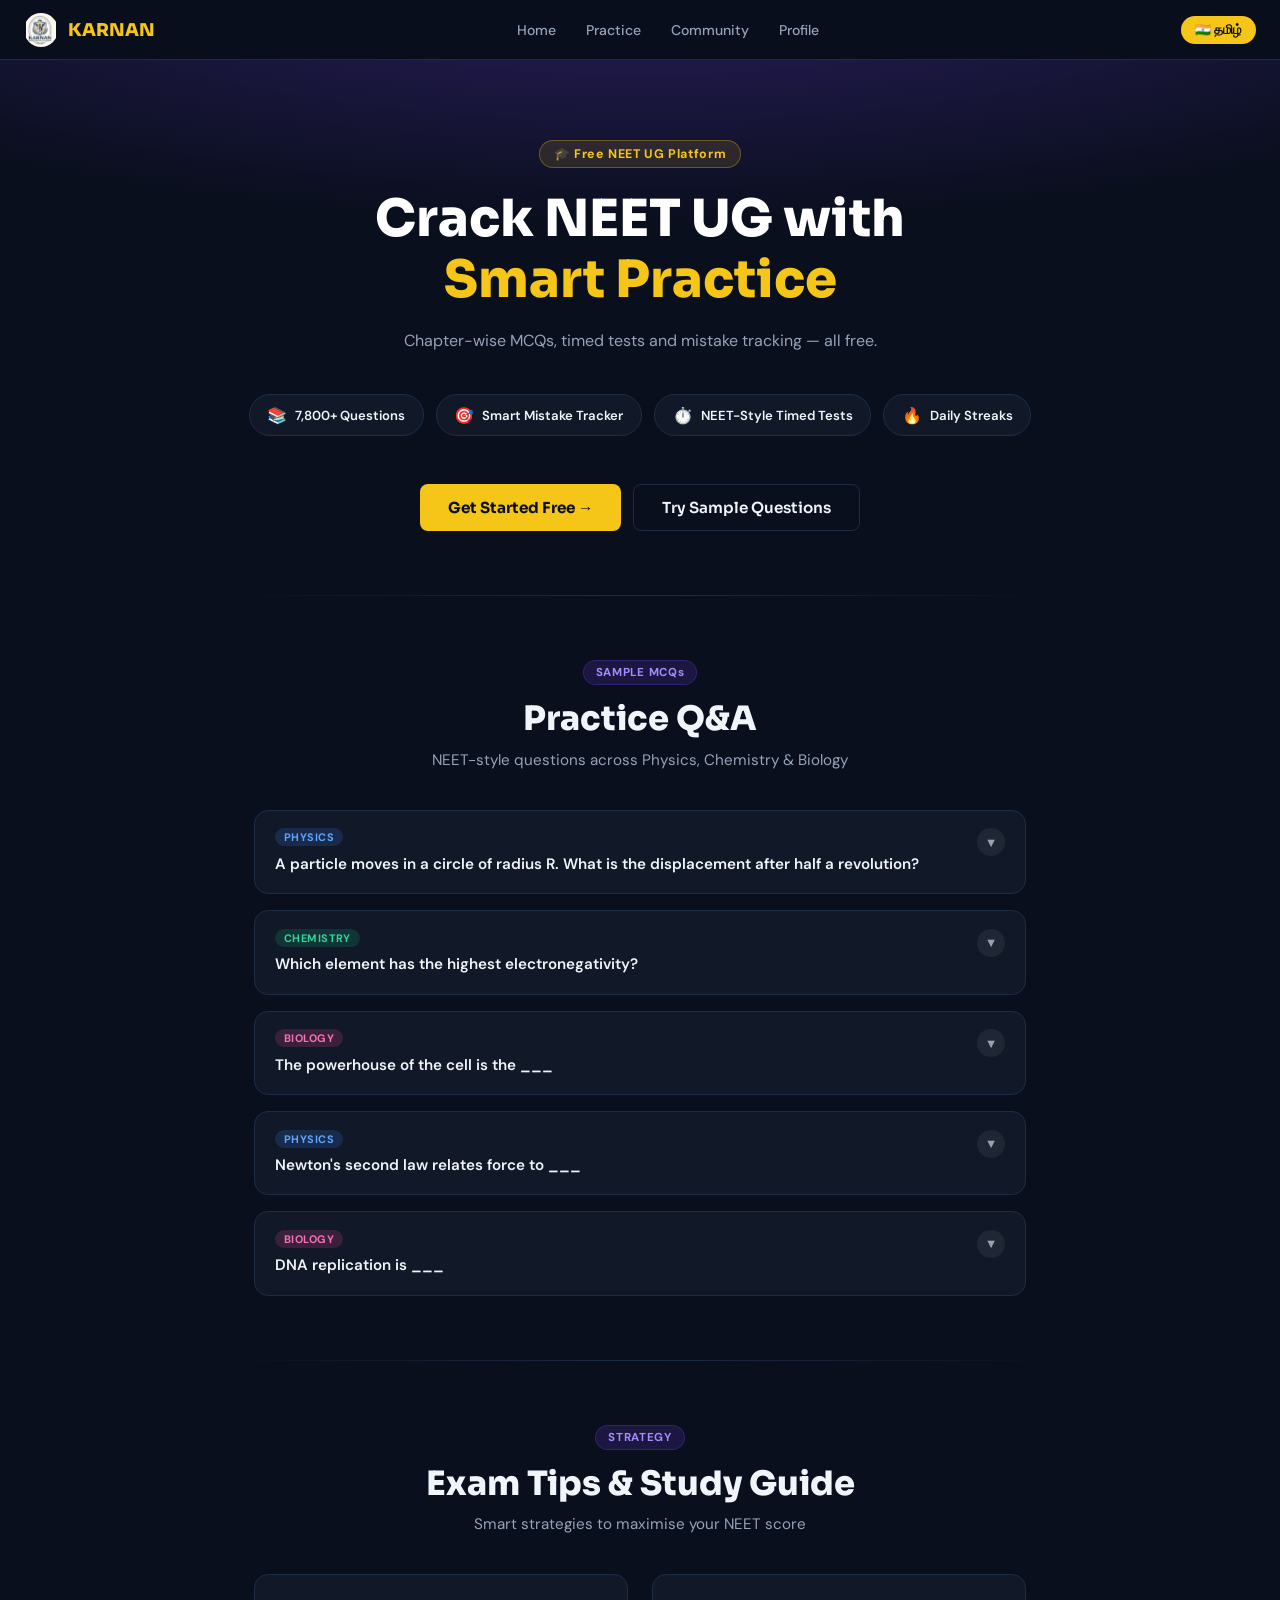
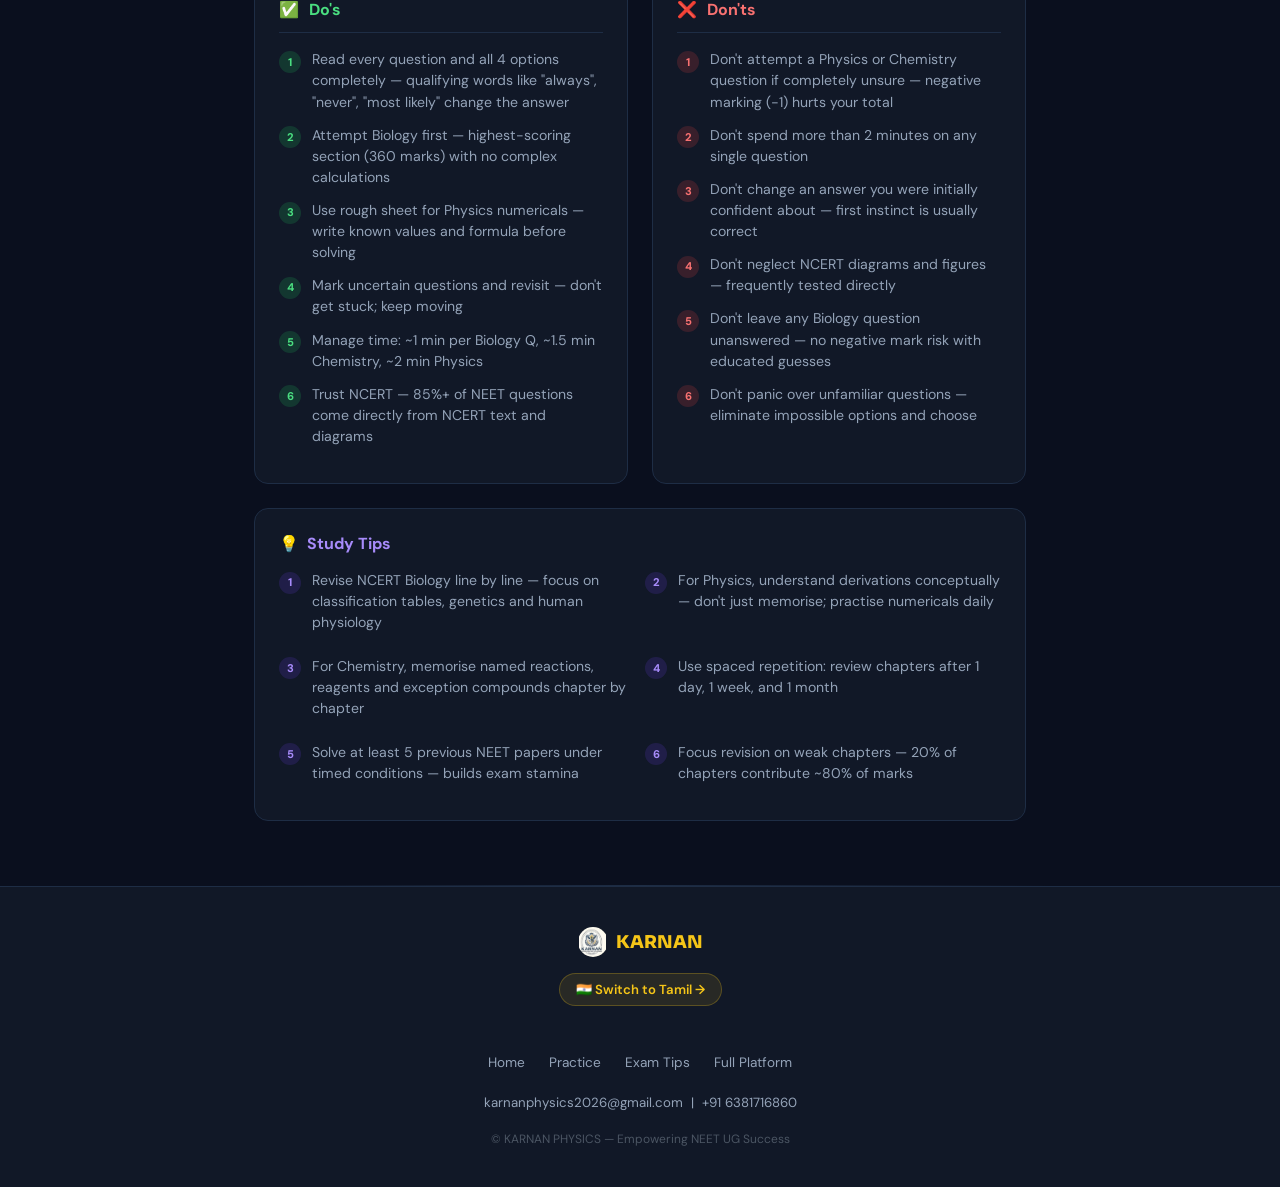
==== en/index.html @ 3e05426c "feat: add bilingual language selector and Tamil/English showcase pages - Add language-selection over" ====
<!DOCTYPE html>
<html lang="en">
<head>
<meta charset="UTF-8"/>
<meta name="viewport" content="width=device-width, initial-scale=1"/>
<title>KARNAN — NEET UG Practice Platform (English)</title>
<meta name="description" content="KARNAN — Free NEET UG practice with 7,800+ MCQs in Physics, Chemistry and Biology."/>
<link href="https://fonts.googleapis.com/css2?family=Sora:wght@400;600;700;800&family=DM+Sans:wght@400;500&display=swap" rel="stylesheet"/>
<style>
:root{
  --bg:#0a0f1e;
  --card:#111827;
  --card2:#1a2236;
  --accent:#f5c518;
  --purple:#6C3CE1;
  --text:#f1f5f9;
  --muted:#94a3b8;
  --border:#1e2d45;
  --success:#22c55e;
  --radius:14px;
  --radius-sm:8px;
}
*,*::before,*::after{box-sizing:border-box;margin:0;padding:0}
body{font-family:'DM Sans',sans-serif;background:var(--bg);color:var(--text);min-height:100vh;overflow-x:hidden}
h1,h2,h3,h4{font-family:'Sora',sans-serif}

/* NAV */
nav{
  background:rgba(10,15,30,.95);
  backdrop-filter:blur(12px);
  border-bottom:1px solid var(--border);
  padding:0 1.5rem;
  display:flex;align-items:center;justify-content:space-between;
  height:60px;position:sticky;top:0;z-index:200;
}
.nav-logo{display:flex;align-items:center;gap:10px;font-family:'Sora',sans-serif;font-weight:800;font-size:1.1rem;color:var(--accent);text-decoration:none}
.nav-logo img{height:34px;width:34px;object-fit:contain;border-radius:50%}
.nav-links{display:flex;align-items:center;gap:6px}
.nav-links a{color:var(--muted);text-decoration:none;font-size:.88rem;font-weight:500;padding:6px 12px;border-radius:var(--radius-sm);transition:all .2s}
.nav-links a:hover{color:var(--text);background:rgba(255,255,255,.06)}
.lang-toggle{background:var(--accent);color:#0a0f1e;border:none;padding:6px 14px;border-radius:20px;font-weight:700;font-size:.8rem;cursor:pointer;font-family:'Sora',sans-serif;transition:all .2s}
.lang-toggle:hover{opacity:.85}
@media(max-width:600px){.nav-links{display:none}}

/* HERO */
.hero{
  text-align:center;
  padding:5rem 1.5rem 4rem;
  background:radial-gradient(ellipse 80% 50% at 50% -20%,rgba(108,60,225,.35),transparent);
}
.hero-badge{display:inline-block;background:rgba(245,197,24,.12);color:var(--accent);border:1px solid rgba(245,197,24,.3);padding:5px 14px;border-radius:20px;font-size:.78rem;font-weight:700;letter-spacing:.05em;margin-bottom:1.25rem}
.hero h1{font-size:clamp(2rem,5vw,3.2rem);font-weight:800;line-height:1.2;margin-bottom:1rem;color:#fff}
.hero h1 span{color:var(--accent)}
.hero p{color:var(--muted);font-size:1rem;max-width:500px;margin:0 auto 2.5rem;line-height:1.7}
.hero-stats{display:flex;flex-wrap:wrap;justify-content:center;gap:.75rem;margin-bottom:3rem}
.stat-pill{background:var(--card);border:1px solid var(--border);padding:.6rem 1.1rem;border-radius:30px;font-size:.82rem;font-weight:600;display:flex;align-items:center;gap:.5rem}
.stat-pill span{font-size:1rem}
.hero-cta{display:flex;gap:.75rem;justify-content:center;flex-wrap:wrap}
.btn-gold{background:var(--accent);color:#0a0f1e;border:none;padding:14px 28px;border-radius:var(--radius-sm);font-family:'Sora',sans-serif;font-weight:700;font-size:.95rem;cursor:pointer;transition:all .2s;text-decoration:none;display:inline-block}
.btn-gold:hover{opacity:.88;transform:translateY(-1px)}
.btn-outline{background:transparent;color:var(--text);border:1.5px solid var(--border);padding:13px 28px;border-radius:var(--radius-sm);font-family:'Sora',sans-serif;font-weight:600;font-size:.95rem;cursor:pointer;transition:all .2s;text-decoration:none;display:inline-block}
.btn-outline:hover{border-color:var(--accent);color:var(--accent)}

/* SECTIONS */
section{max-width:820px;margin:0 auto;padding:4rem 1.5rem}
.section-header{text-align:center;margin-bottom:2.5rem}
.section-header h2{font-size:clamp(1.5rem,3vw,2.1rem);font-weight:800;margin-bottom:.6rem}
.section-header p{color:var(--muted);font-size:.95rem}
.section-tag{display:inline-block;background:rgba(108,60,225,.18);color:#a78bfa;border:1px solid rgba(108,60,225,.3);padding:4px 12px;border-radius:20px;font-size:.72rem;font-weight:700;letter-spacing:.06em;margin-bottom:.75rem}

/* Q&A */
.qa-grid{display:flex;flex-direction:column;gap:1rem}
.qa-card{background:var(--card);border:1px solid var(--border);border-radius:var(--radius);overflow:hidden;transition:border-color .2s}
.qa-card:hover{border-color:rgba(245,197,24,.25)}
.qa-header{padding:1.1rem 1.25rem;cursor:pointer;display:flex;align-items:flex-start;justify-content:space-between;gap:1rem}
.qa-meta{display:flex;align-items:center;gap:.5rem;margin-bottom:.4rem}
.subj-chip{font-size:.68rem;font-weight:700;padding:2px 9px;border-radius:12px;letter-spacing:.04em}
.subj-phy{background:rgba(59,130,246,.18);color:#60a5fa}
.subj-chem{background:rgba(16,185,129,.18);color:#34d399}
.subj-bio{background:rgba(236,72,153,.18);color:#f472b6}
.qa-q{font-size:.95rem;font-weight:600;line-height:1.5;color:var(--text)}
.qa-toggle{flex-shrink:0;width:28px;height:28px;background:rgba(255,255,255,.06);border-radius:50%;display:flex;align-items:center;justify-content:center;font-size:.8rem;transition:transform .3s;color:var(--muted)}
.qa-card.open .qa-toggle{transform:rotate(180deg);background:rgba(245,197,24,.15);color:var(--accent)}
.qa-body{max-height:0;overflow:hidden;transition:max-height .4s cubic-bezier(0.4,0,0.2,1)}
.qa-card.open .qa-body{max-height:600px}
.qa-options{display:grid;grid-template-columns:1fr 1fr;gap:.5rem;padding:0 1.25rem;margin-bottom:.75rem}
@media(max-width:500px){.qa-options{grid-template-columns:1fr}}
.qa-opt{background:var(--card2);border:1px solid var(--border);border-radius:var(--radius-sm);padding:.6rem .9rem;font-size:.88rem;transition:all .2s}
.qa-opt.correct{background:rgba(34,197,94,.12);border-color:rgba(34,197,94,.4);color:#86efac;font-weight:600}
.qa-answer{padding:0 1.25rem 1.1rem}
.qa-answer-box{background:rgba(34,197,94,.07);border:1px solid rgba(34,197,94,.2);border-radius:var(--radius-sm);padding:.85rem 1rem}
.qa-answer-label{font-size:.72rem;font-weight:700;color:var(--success);letter-spacing:.06em;margin-bottom:.3rem}
.qa-answer-text{font-size:.9rem;color:var(--muted);line-height:1.6}

/* TIPS */
.tips-grid{display:grid;grid-template-columns:1fr 1fr;gap:1.5rem}
@media(max-width:640px){.tips-grid{grid-template-columns:1fr}}
.tips-col{background:var(--card);border:1px solid var(--border);border-radius:var(--radius);padding:1.5rem}
.tips-col-head{display:flex;align-items:center;gap:.6rem;font-size:1rem;font-weight:700;margin-bottom:1rem;padding-bottom:.75rem;border-bottom:1px solid var(--border)}
.tip-item{display:flex;gap:.7rem;margin-bottom:.75rem;font-size:.88rem;line-height:1.5;color:var(--muted)}
.tip-num{flex-shrink:0;width:22px;height:22px;border-radius:50%;display:flex;align-items:center;justify-content:center;font-size:.7rem;font-weight:800;margin-top:.1rem}
.do-num{background:rgba(34,197,94,.18);color:#4ade80}
.dont-num{background:rgba(239,68,68,.18);color:#f87171}
.study-num{background:rgba(108,60,225,.18);color:#a78bfa}

.tips-study{background:var(--card);border:1px solid var(--border);border-radius:var(--radius);padding:1.5rem;margin-top:1.5rem}
.tips-study-head{font-size:1rem;font-weight:700;margin-bottom:1rem;display:flex;align-items:center;gap:.5rem}
.study-list{display:grid;grid-template-columns:1fr 1fr;gap:.65rem}
@media(max-width:500px){.study-list{grid-template-columns:1fr}}

/* FOOTER */
footer{background:var(--card);border-top:1px solid var(--border);padding:2.5rem 1.5rem;text-align:center}
.footer-inner{max-width:820px;margin:0 auto}
.footer-logo{display:flex;align-items:center;gap:8px;justify-content:center;font-family:'Sora',sans-serif;font-weight:800;font-size:1.1rem;color:var(--accent);text-decoration:none;margin-bottom:1rem}
.footer-logo img{height:30px;width:30px;object-fit:contain;border-radius:50%}
.footer-links{display:flex;flex-wrap:wrap;justify-content:center;gap:1.5rem;margin-bottom:1.25rem}
.footer-links a{color:var(--muted);text-decoration:none;font-size:.85rem;transition:color .2s}
.footer-links a:hover{color:var(--accent)}
.footer-contact{font-size:.83rem;color:var(--muted);margin-bottom:1rem;line-height:1.8}
.footer-contact a{color:var(--muted);text-decoration:none}
.footer-contact a:hover{color:var(--accent)}
.footer-copy{font-size:.75rem;color:#4b5563;margin-top:.75rem}
.lang-switch-link{display:inline-flex;align-items:center;gap:.4rem;background:rgba(245,197,24,.1);color:var(--accent);border:1px solid rgba(245,197,24,.25);padding:7px 16px;border-radius:20px;font-size:.82rem;font-weight:600;text-decoration:none;margin-bottom:1.5rem;transition:all .2s}
.lang-switch-link:hover{background:rgba(245,197,24,.18)}

/* Divider */
.section-divider{height:1px;background:linear-gradient(to right,transparent,var(--border),transparent);max-width:820px;margin:0 auto}
</style>
</head>
<body>

<!-- NAV -->
<nav>
  <a href="/en/" class="nav-logo">
    <img src="../assets/logo.png" alt="KARNAN"/>
    KARNAN
  </a>
  <div class="nav-links">
    <a href="#hero">Home</a>
    <a href="#practice">Practice</a>
    <a href="../index.html">Community</a>
    <a href="../index.html">Profile</a>
  </div>
  <button class="lang-toggle" onclick="switchToTamil()">🇮🇳 தமிழ்</button>
</nav>

<!-- HERO -->
<section class="hero" id="hero" style="padding-top:5rem;padding-bottom:4rem;max-width:none">
  <div class="hero-badge">🎓 Free NEET UG Platform</div>
  <h1>Crack NEET UG with<br/><span>Smart Practice</span></h1>
  <p>Chapter-wise MCQs, timed tests and mistake tracking — all free.</p>
  <div class="hero-stats">
    <div class="stat-pill"><span>📚</span> 7,800+ Questions</div>
    <div class="stat-pill"><span>🎯</span> Smart Mistake Tracker</div>
    <div class="stat-pill"><span>⏱️</span> NEET-Style Timed Tests</div>
    <div class="stat-pill"><span>🔥</span> Daily Streaks</div>
  </div>
  <div class="hero-cta">
    <a href="../index.html" class="btn-gold">Get Started Free →</a>
    <a href="#practice" class="btn-outline">Try Sample Questions</a>
  </div>
</section>

<div class="section-divider"></div>

<!-- PRACTICE Q&A -->
<section id="practice">
  <div class="section-header">
    <div class="section-tag">SAMPLE MCQs</div>
    <h2>Practice Q&amp;A</h2>
    <p>NEET-style questions across Physics, Chemistry &amp; Biology</p>
  </div>

  <div class="qa-grid">

    <!-- Q1 Physics -->
    <div class="qa-card" id="q1">
      <div class="qa-header" onclick="toggleQA('q1')">
        <div>
          <div class="qa-meta"><span class="subj-chip subj-phy">PHYSICS</span></div>
          <div class="qa-q">A particle moves in a circle of radius R. What is the displacement after half a revolution?</div>
        </div>
        <div class="qa-toggle">▼</div>
      </div>
      <div class="qa-body">
        <div class="qa-options">
          <div class="qa-opt">A) 0</div>
          <div class="qa-opt">B) R</div>
          <div class="qa-opt correct">C) 2R ✓</div>
          <div class="qa-opt">D) πR</div>
        </div>
        <div class="qa-answer">
          <div class="qa-answer-box">
            <div class="qa-answer-label">EXPLANATION</div>
            <div class="qa-answer-text">After half a revolution, the particle moves from one end of the diameter to the other. The displacement is the straight-line distance between start and end points, which equals the diameter = 2R. Note: distance travelled = πR (semicircle), but displacement = 2R.</div>
          </div>
        </div>
      </div>
    </div>

    <!-- Q2 Chemistry -->
    <div class="qa-card" id="q2">
      <div class="qa-header" onclick="toggleQA('q2')">
        <div>
          <div class="qa-meta"><span class="subj-chip subj-chem">CHEMISTRY</span></div>
          <div class="qa-q">Which element has the highest electronegativity?</div>
        </div>
        <div class="qa-toggle">▼</div>
      </div>
      <div class="qa-body">
        <div class="qa-options">
          <div class="qa-opt">A) Oxygen</div>
          <div class="qa-opt">B) Nitrogen</div>
          <div class="qa-opt correct">C) Fluorine ✓</div>
          <div class="qa-opt">D) Chlorine</div>
        </div>
        <div class="qa-answer">
          <div class="qa-answer-box">
            <div class="qa-answer-label">EXPLANATION</div>
            <div class="qa-answer-text">Fluorine (F) has the highest electronegativity of all elements — 3.98 on the Pauling scale. Electronegativity generally increases across a period and up a group. Fluorine is at the top-right of the periodic table (excluding noble gases), making it the most electronegative.</div>
          </div>
        </div>
      </div>
    </div>

    <!-- Q3 Biology -->
    <div class="qa-card" id="q3">
      <div class="qa-header" onclick="toggleQA('q3')">
        <div>
          <div class="qa-meta"><span class="subj-chip subj-bio">BIOLOGY</span></div>
          <div class="qa-q">The powerhouse of the cell is the ___</div>
        </div>
        <div class="qa-toggle">▼</div>
      </div>
      <div class="qa-body">
        <div class="qa-options">
          <div class="qa-opt">A) Nucleus</div>
          <div class="qa-opt">B) Ribosome</div>
          <div class="qa-opt correct">C) Mitochondria ✓</div>
          <div class="qa-opt">D) Golgi body</div>
        </div>
        <div class="qa-answer">
          <div class="qa-answer-box">
            <div class="qa-answer-label">EXPLANATION</div>
            <div class="qa-answer-text">Mitochondria produce ATP (adenosine triphosphate) — the cell's primary energy currency — through aerobic respiration via the Krebs cycle and oxidative phosphorylation. They have their own DNA and double membrane structure, consistent with the endosymbiotic theory.</div>
          </div>
        </div>
      </div>
    </div>

    <!-- Q4 Physics -->
    <div class="qa-card" id="q4">
      <div class="qa-header" onclick="toggleQA('q4')">
        <div>
          <div class="qa-meta"><span class="subj-chip subj-phy">PHYSICS</span></div>
          <div class="qa-q">Newton's second law relates force to ___</div>
        </div>
        <div class="qa-toggle">▼</div>
      </div>
      <div class="qa-body">
        <div class="qa-options">
          <div class="qa-opt">A) Velocity</div>
          <div class="qa-opt correct">B) Acceleration ✓</div>
          <div class="qa-opt">C) Displacement</div>
          <div class="qa-opt">D) Momentum</div>
        </div>
        <div class="qa-answer">
          <div class="qa-answer-box">
            <div class="qa-answer-label">EXPLANATION</div>
            <div class="qa-answer-text">Newton's Second Law states: F = ma (Force = mass × acceleration). The net force acting on an object equals the product of its mass and the acceleration produced. Note: while force is the rate of change of momentum (F = dp/dt), the law directly relates force to acceleration for constant mass.</div>
          </div>
        </div>
      </div>
    </div>

    <!-- Q5 Biology -->
    <div class="qa-card" id="q5">
      <div class="qa-header" onclick="toggleQA('q5')">
        <div>
          <div class="qa-meta"><span class="subj-chip subj-bio">BIOLOGY</span></div>
          <div class="qa-q">DNA replication is ___</div>
        </div>
        <div class="qa-toggle">▼</div>
      </div>
      <div class="qa-body">
        <div class="qa-options">
          <div class="qa-opt">A) Conservative</div>
          <div class="qa-opt correct">B) Semi-conservative ✓</div>
          <div class="qa-opt">C) Dispersive</div>
          <div class="qa-opt">D) None of the above</div>
        </div>
        <div class="qa-answer">
          <div class="qa-answer-box">
            <div class="qa-answer-label">EXPLANATION</div>
            <div class="qa-answer-text">DNA replication is semi-conservative — each new DNA molecule contains one original (parental) strand and one newly synthesised strand. This was experimentally proved by Meselson and Stahl (1958) using ¹⁵N/¹⁴N labelling in E. coli, a landmark experiment often asked in NEET.</div>
          </div>
        </div>
      </div>
    </div>

  </div><!-- /qa-grid -->
</section>

<div class="section-divider"></div>

<!-- EXAM TIPS -->
<section id="exam-tips">
  <div class="section-header">
    <div class="section-tag">STRATEGY</div>
    <h2>Exam Tips &amp; Study Guide</h2>
    <p>Smart strategies to maximise your NEET score</p>
  </div>

  <div class="tips-grid">
    <!-- Do's -->
    <div class="tips-col">
      <div class="tips-col-head">✅ <span style="color:#4ade80">Do's</span></div>
      <div class="tip-item"><div class="tip-num do-num">1</div><div>Read every question and all 4 options completely — qualifying words like "always", "never", "most likely" change the answer</div></div>
      <div class="tip-item"><div class="tip-num do-num">2</div><div>Attempt Biology first — highest-scoring section (360 marks) with no complex calculations</div></div>
      <div class="tip-item"><div class="tip-num do-num">3</div><div>Use rough sheet for Physics numericals — write known values and formula before solving</div></div>
      <div class="tip-item"><div class="tip-num do-num">4</div><div>Mark uncertain questions and revisit — don't get stuck; keep moving</div></div>
      <div class="tip-item"><div class="tip-num do-num">5</div><div>Manage time: ~1 min per Biology Q, ~1.5 min Chemistry, ~2 min Physics</div></div>
      <div class="tip-item"><div class="tip-num do-num">6</div><div>Trust NCERT — 85%+ of NEET questions come directly from NCERT text and diagrams</div></div>
    </div>

    <!-- Don'ts -->
    <div class="tips-col">
      <div class="tips-col-head">❌ <span style="color:#f87171">Don'ts</span></div>
      <div class="tip-item"><div class="tip-num dont-num">1</div><div>Don't attempt a Physics or Chemistry question if completely unsure — negative marking (−1) hurts your total</div></div>
      <div class="tip-item"><div class="tip-num dont-num">2</div><div>Don't spend more than 2 minutes on any single question</div></div>
      <div class="tip-item"><div class="tip-num dont-num">3</div><div>Don't change an answer you were initially confident about — first instinct is usually correct</div></div>
      <div class="tip-item"><div class="tip-num dont-num">4</div><div>Don't neglect NCERT diagrams and figures — frequently tested directly</div></div>
      <div class="tip-item"><div class="tip-num dont-num">5</div><div>Don't leave any Biology question unanswered — no negative mark risk with educated guesses</div></div>
      <div class="tip-item"><div class="tip-num dont-num">6</div><div>Don't panic over unfamiliar questions — eliminate impossible options and choose</div></div>
    </div>
  </div>

  <!-- Study Tips -->
  <div class="tips-study">
    <div class="tips-study-head">💡 <span style="color:#a78bfa">Study Tips</span></div>
    <div class="study-list">
      <div class="tip-item"><div class="tip-num study-num">1</div><div>Revise NCERT Biology line by line — focus on classification tables, genetics and human physiology</div></div>
      <div class="tip-item"><div class="tip-num study-num">2</div><div>For Physics, understand derivations conceptually — don't just memorise; practise numericals daily</div></div>
      <div class="tip-item"><div class="tip-num study-num">3</div><div>For Chemistry, memorise named reactions, reagents and exception compounds chapter by chapter</div></div>
      <div class="tip-item"><div class="tip-num study-num">4</div><div>Use spaced repetition: review chapters after 1 day, 1 week, and 1 month</div></div>
      <div class="tip-item"><div class="tip-num study-num">5</div><div>Solve at least 5 previous NEET papers under timed conditions — builds exam stamina</div></div>
      <div class="tip-item"><div class="tip-num study-num">6</div><div>Focus revision on weak chapters — 20% of chapters contribute ~80% of marks</div></div>
    </div>
  </div>
</section>

<div class="section-divider"></div>

<!-- FOOTER -->
<footer>
  <div class="footer-inner">
    <a href="/en/" class="footer-logo">
      <img src="../assets/logo.png" alt="KARNAN"/>
      KARNAN
    </a>
    <div style="margin-bottom:1.5rem">
      <a href="/ta/" class="lang-switch-link" onclick="switchToTamil(); return false;">🇮🇳 Switch to Tamil →</a>
    </div>
    <div class="footer-links">
      <a href="#hero">Home</a>
      <a href="#practice">Practice</a>
      <a href="#exam-tips">Exam Tips</a>
      <a href="../index.html">Full Platform</a>
    </div>
    <div class="footer-contact">
      <a href="mailto:karnanphysics2026@gmail.com">karnanphysics2026@gmail.com</a>
      &nbsp;|&nbsp;
      <a href="tel:+916381716860">+91 6381716860</a>
    </div>
    <div class="footer-copy">© KARNAN PHYSICS — Empowering NEET UG Success</div>
  </div>
</footer>

<script>
function toggleQA(id) {
  const card = document.getElementById(id);
  const isOpen = card.classList.contains('open');
  document.querySelectorAll('.qa-card.open').forEach(c => c.classList.remove('open'));
  if (!isOpen) card.classList.add('open');
}

function switchToTamil() {
  localStorage.setItem('lang', 'ta');
  window.location.href = '/ta/';
}

// On load, if lang saved as 'ta', redirect
(function() {
  var lang = localStorage.getItem('lang');
  if (lang === 'ta') { window.location.href = '/ta/'; }
  else { localStorage.setItem('lang', 'en'); }
})();
</script>
</body>
</html>
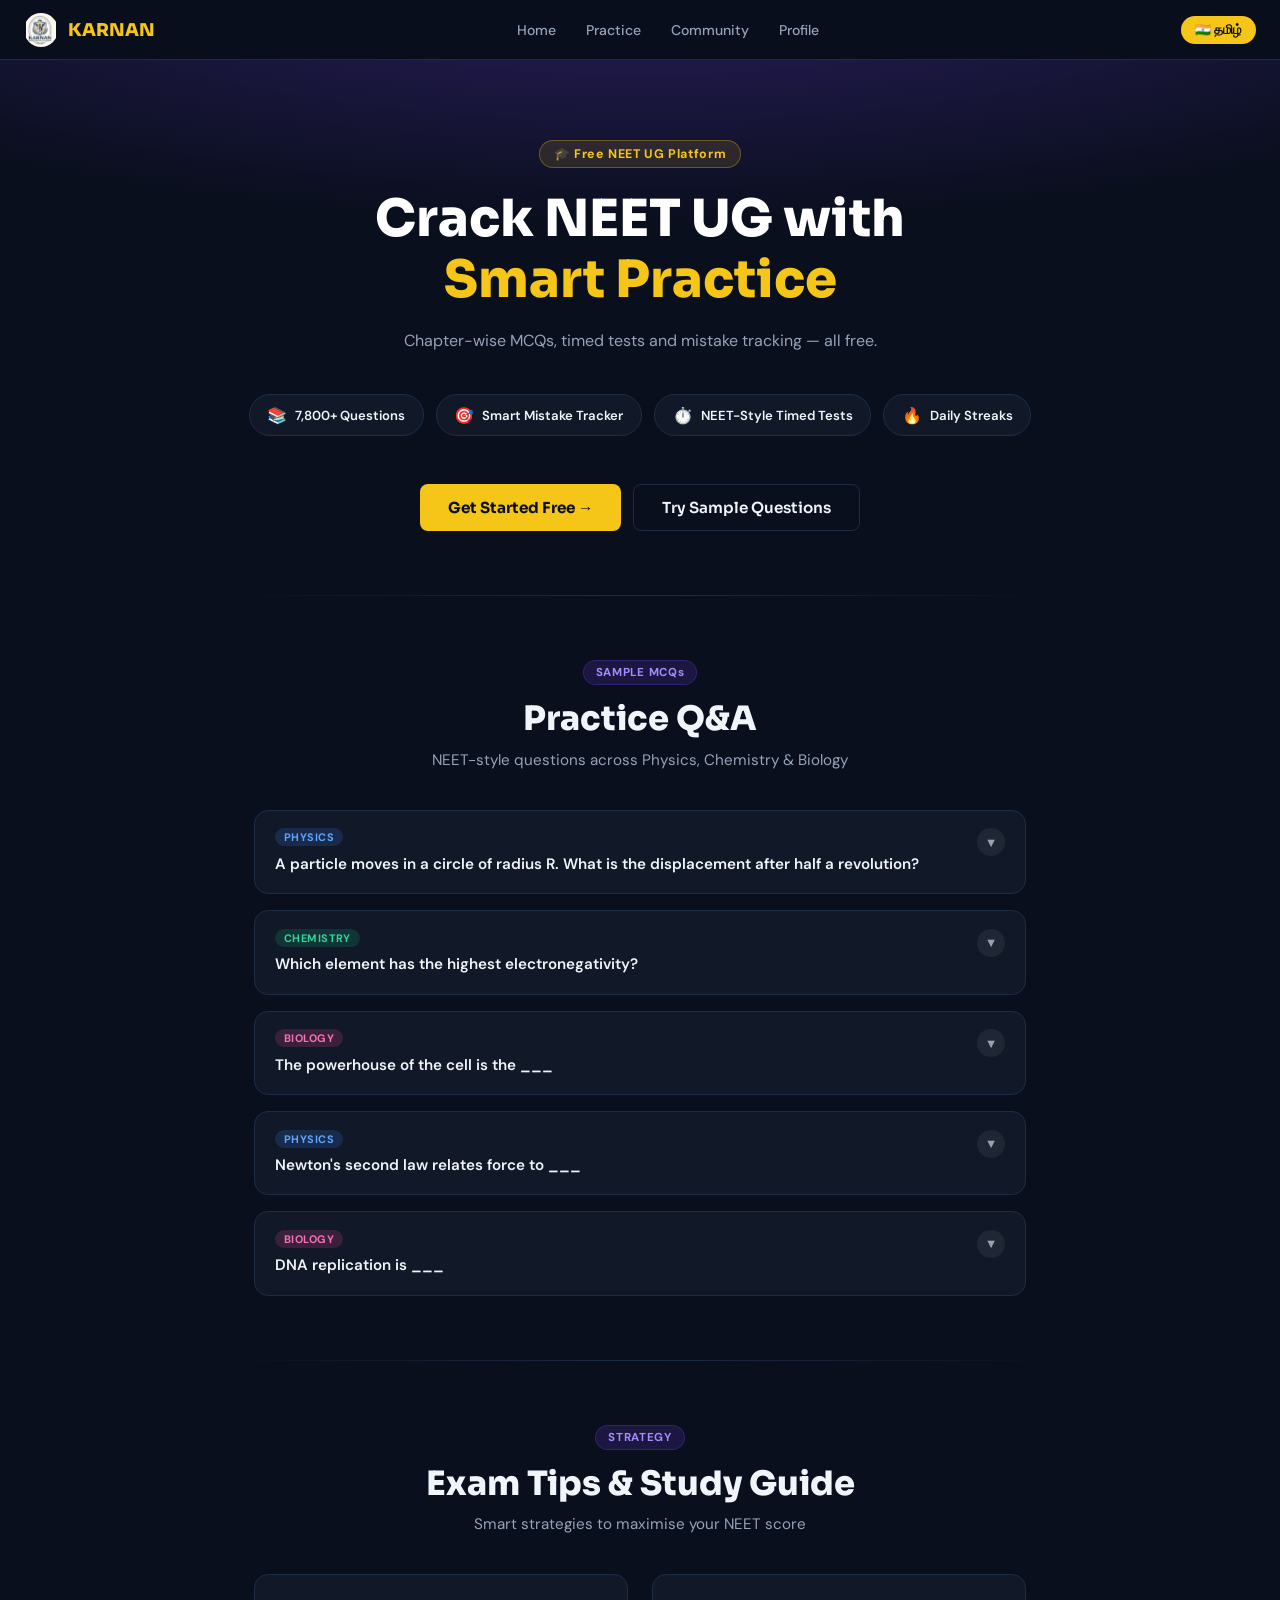
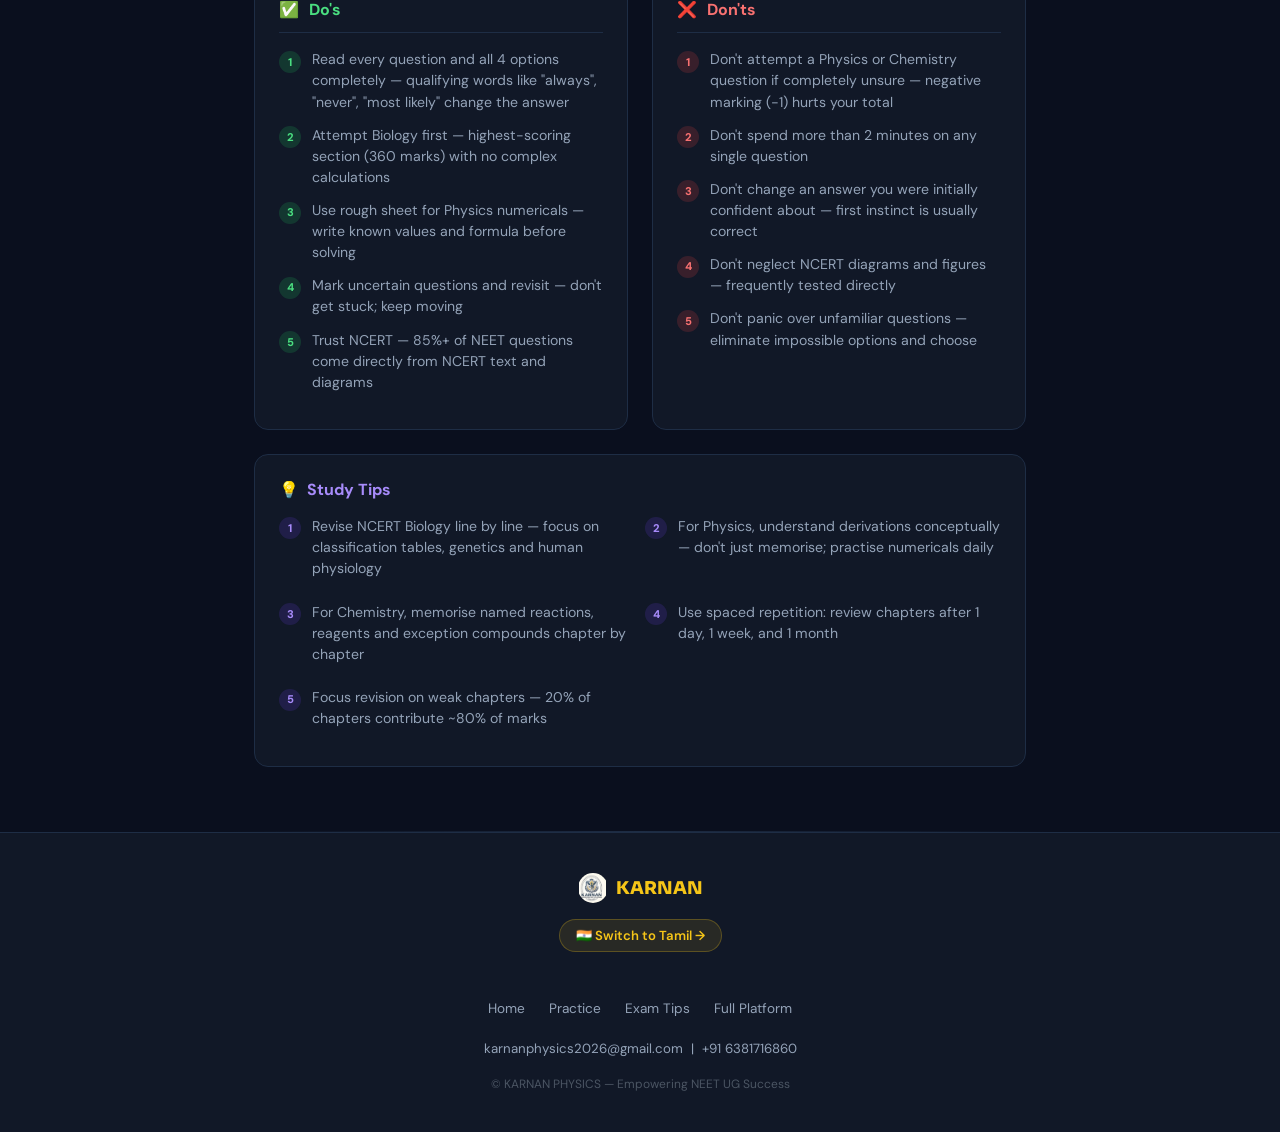
==== commit daa93336: "feat: remove strategy point 5, add admin user management, resume practice mode Fix 1 – Strategy Poin" ====
--- a/en/index.html
+++ b/en/index.html
@@ -319,8 +319,7 @@
       <div class="tip-item"><div class="tip-num do-num">2</div><div>Attempt Biology first — highest-scoring section (360 marks) with no complex calculations</div></div>
       <div class="tip-item"><div class="tip-num do-num">3</div><div>Use rough sheet for Physics numericals — write known values and formula before solving</div></div>
       <div class="tip-item"><div class="tip-num do-num">4</div><div>Mark uncertain questions and revisit — don't get stuck; keep moving</div></div>
-      <div class="tip-item"><div class="tip-num do-num">5</div><div>Manage time: ~1 min per Biology Q, ~1.5 min Chemistry, ~2 min Physics</div></div>
-      <div class="tip-item"><div class="tip-num do-num">6</div><div>Trust NCERT — 85%+ of NEET questions come directly from NCERT text and diagrams</div></div>
+      <div class="tip-item"><div class="tip-num do-num">5</div><div>Trust NCERT — 85%+ of NEET questions come directly from NCERT text and diagrams</div></div>
     </div>
 
     <!-- Don'ts -->
@@ -330,8 +329,7 @@
       <div class="tip-item"><div class="tip-num dont-num">2</div><div>Don't spend more than 2 minutes on any single question</div></div>
       <div class="tip-item"><div class="tip-num dont-num">3</div><div>Don't change an answer you were initially confident about — first instinct is usually correct</div></div>
       <div class="tip-item"><div class="tip-num dont-num">4</div><div>Don't neglect NCERT diagrams and figures — frequently tested directly</div></div>
-      <div class="tip-item"><div class="tip-num dont-num">5</div><div>Don't leave any Biology question unanswered — no negative mark risk with educated guesses</div></div>
-      <div class="tip-item"><div class="tip-num dont-num">6</div><div>Don't panic over unfamiliar questions — eliminate impossible options and choose</div></div>
+      <div class="tip-item"><div class="tip-num dont-num">5</div><div>Don't panic over unfamiliar questions — eliminate impossible options and choose</div></div>
     </div>
   </div>
 
@@ -343,8 +341,7 @@
       <div class="tip-item"><div class="tip-num study-num">2</div><div>For Physics, understand derivations conceptually — don't just memorise; practise numericals daily</div></div>
       <div class="tip-item"><div class="tip-num study-num">3</div><div>For Chemistry, memorise named reactions, reagents and exception compounds chapter by chapter</div></div>
       <div class="tip-item"><div class="tip-num study-num">4</div><div>Use spaced repetition: review chapters after 1 day, 1 week, and 1 month</div></div>
-      <div class="tip-item"><div class="tip-num study-num">5</div><div>Solve at least 5 previous NEET papers under timed conditions — builds exam stamina</div></div>
-      <div class="tip-item"><div class="tip-num study-num">6</div><div>Focus revision on weak chapters — 20% of chapters contribute ~80% of marks</div></div>
+      <div class="tip-item"><div class="tip-num study-num">5</div><div>Focus revision on weak chapters — 20% of chapters contribute ~80% of marks</div></div>
     </div>
   </div>
 </section>
@@ -391,9 +388,7 @@
 
 // On load, if lang saved as 'ta', redirect
 (function() {
-  var lang = localStorage.getItem('lang');
-  if (lang === 'ta') { window.location.href = '/ta/'; }
-  else { localStorage.setItem('lang', 'en'); }
+  localStorage.setItem('lang', 'en');
 })();
 </script>
 </body>
